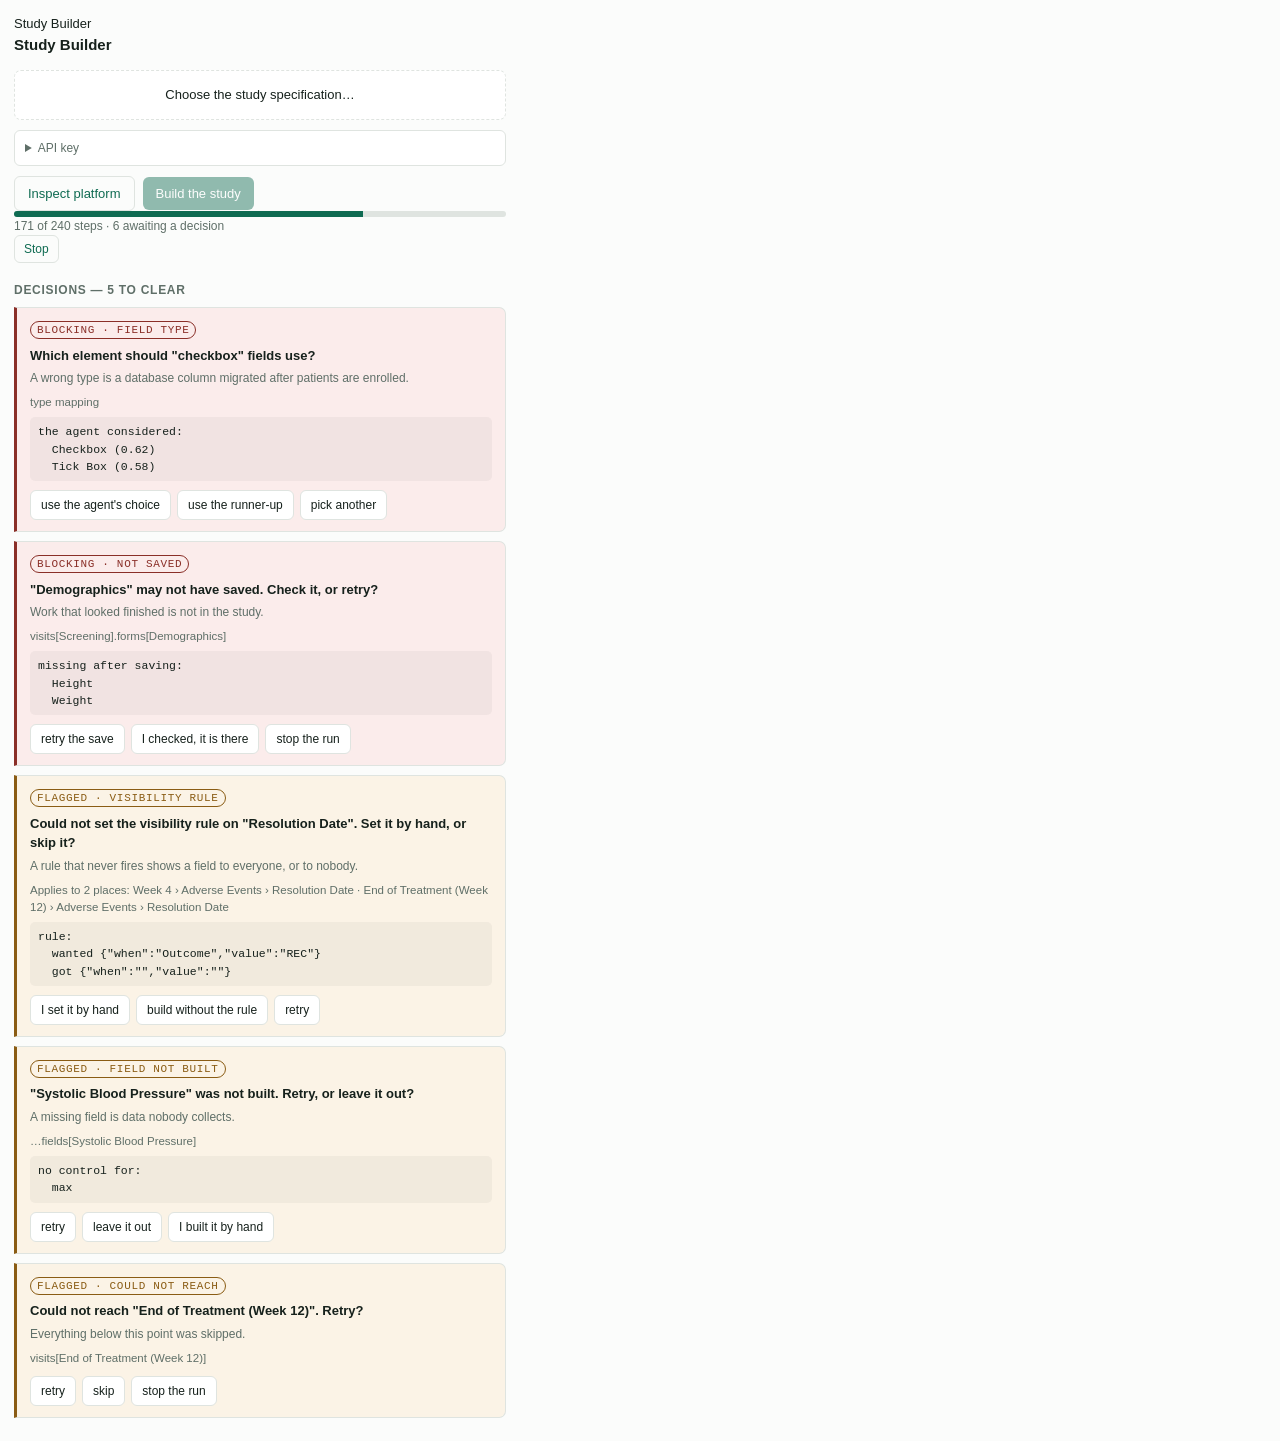
==== tools/preview/index.html @ f739541d "feat: the human gate, and the run record gate.js turns raw escalations into a reviewer's worklist. T" ====
<!doctype html><meta charset="utf-8"><title>Gate preview</title>
<script>
/* Stand-ins for the extension APIs, so the reviewer UI can be looked at and
   iterated on outside Chrome. The panel code is unmodified. */
const SAMPLE = [
  {id:'g1',kind:'type-map',why:'confidence 0.62, and the runner-up is close',
   about:{type:'checkbox',name:'checkbox',irPath:'type mapping'},
   candidates:['Checkbox (0.62)','Tick Box (0.58)']},
  {id:'g2',kind:'persistence',why:'2 of 8 fields did not survive leaving and re-opening the form',
   about:{form:'Demographics',visit:'Screening',irPath:'visits[Screening].forms[Demographics]'},
   missing:['Height','Weight']},
  {id:'g3',kind:'skip-logic',why:'the visibility rule did not read back as it was set',
   about:{form:'Adverse Events',name:'Resolution Date',visit:'Week 4',irPath:'…fields[Resolution Date].skip_logic'},
   wanted:{when:'Outcome',value:'REC'},got:{when:'',value:''}},
  {id:'g4',kind:'skip-logic',why:'the visibility rule did not read back as it was set',
   about:{form:'Adverse Events',name:'Resolution Date',visit:'End of Treatment (Week 12)',irPath:'…fields[Resolution Date].skip_logic'},
   wanted:{when:'Outcome',value:'REC'},got:{when:'',value:''}},
  {id:'g5',kind:'build',why:'this platform offers no control for max on a "Number (Whole)" field',
   about:{form:'Vital Signs',name:'Systolic Blood Pressure',visit:'Screening',irPath:'…fields[Systolic Blood Pressure]'},
   notOffered:['max']},
  {id:'g6',kind:'navigation',why:'could not reach a screen offering ["add visit","create visit"]',
   about:{visit:'End of Treatment (Week 12)',irPath:'visits[End of Treatment (Week 12)]'}},
];
window.chrome = {
  tabs:{query:(_,cb)=>cb([{id:1}]), sendMessage:(_,m,cb)=>{
    if(m.type==='status') cb({ok:true,running:true,total:240,cursor:171,gate:window.__soaGate.build(SAMPLE)});
    else if(m.type==='resolve') cb({ok:true});
    else cb({ok:true});
  }},
  storage:{local:{set:async()=>{},get:async()=>({})}},
};
</script>
<script src="../../extension/agent/gate.js"></script>
<link rel="stylesheet" href="../../extension/panel/panel.css">
<body style="max-width:520px">
<div id="mount"></div>
<script>
fetch('../../extension/panel/panel.html').then(r=>r.text()).then(h=>{
  document.getElementById('mount').innerHTML = h.replace(/<script[\s\S]*?<\/script>/g,'')
    .replace(/<link[^>]*>/g,'').replace(/<\/?(?:body|meta|title)[^>]*>/g,'');
  const s=document.createElement('script'); s.src='../../extension/panel/panel.js'; document.body.append(s);
  setTimeout(()=>{ document.querySelector('#progress').hidden=false;
    document.querySelector('#queue').hidden=false;
    document.querySelector('#fill').style.width='71%';
    document.querySelector('#counts').textContent='171 of 240 steps · 6 awaiting a decision';
    window.renderQueue ? renderQueue(window.__soaGate.build(SAMPLE)) : null; }, 200);
});
</script>
---- extension/panel/panel.css ----
:root{--ink:#16211c;--dim:#5f6f68;--line:#dfe4e0;--bg:#fbfcfb;--card:#fff;
      --block:#8a2f28;--blockbg:#fbeceb;--flag:#8a5c14;--flagbg:#fbf3e6;--ok:#0f6b52;--okbg:#e7f2ee}
*{box-sizing:border-box}
body{margin:0;padding:14px;font:13px/1.5 ui-sans-serif,-apple-system,"Segoe UI",sans-serif;
     background:var(--bg);color:var(--ink);min-width:340px}
header{display:flex;align-items:baseline;gap:10px;margin-bottom:14px}
h1{font-size:15px;margin:0;font-weight:650}
h2{font-size:12px;text-transform:uppercase;letter-spacing:.06em;color:var(--dim);margin:18px 0 8px}
.muted{color:var(--dim)} .small{font-size:12px}
.row{display:flex;gap:8px;align-items:center;margin-top:10px}
button{font:inherit;border:0;border-radius:6px;padding:7px 13px;background:var(--ok);color:#fff;cursor:pointer}
button:disabled{opacity:.45;cursor:default}
button.ghost{background:transparent;color:var(--ok);border:1px solid var(--line)}
button.small{padding:4px 9px;font-size:12px}
.file{display:block;border:1px dashed var(--line);border-radius:7px;padding:14px;text-align:center;cursor:pointer;background:var(--card)}
.file input{display:none}
input[type=password]{font:inherit;padding:6px 8px;border:1px solid var(--line);border-radius:5px;width:100%;margin:6px 0}
details{margin-top:10px;border:1px solid var(--line);border-radius:6px;padding:8px 10px;background:var(--card)}
summary{cursor:pointer;color:var(--dim);font-size:12px}
.bar{height:6px;background:var(--line);border-radius:99px;overflow:hidden}
#fill{height:100%;width:0;background:var(--ok);transition:width .25s}
.item{background:var(--card);border:1px solid var(--line);border-left-width:3px;border-radius:0 7px 7px 0;padding:11px 13px;margin-bottom:9px}
.item.block{border-left-color:var(--block);background:var(--blockbg)}
.item.flag{border-left-color:var(--flag);background:var(--flagbg)}
.tag{font:11px/1 ui-monospace,monospace;letter-spacing:.06em;text-transform:uppercase;padding:2px 6px;border-radius:99px;border:1px solid currentColor}
.item.block .tag{color:var(--block)} .item.flag .tag{color:var(--flag)}
.q{font-weight:600;margin:7px 0 4px}
.cost{font-size:12px;color:var(--dim);margin-bottom:7px}
.ev{font:11.5px/1.5 ui-monospace,monospace;background:#0000000a;border-radius:5px;padding:6px 8px;margin:6px 0;white-space:pre-wrap;word-break:break-word}
.affects{font-size:11.5px;color:var(--dim)}
.opts{display:flex;gap:6px;flex-wrap:wrap;margin-top:9px}
.opts button{background:#fff;border:1px solid var(--line);color:var(--ink);font-size:12px;padding:5px 10px}
.opts button:hover{border-color:var(--ok);color:var(--ok)}
.resolved{opacity:.5}
pre{background:var(--card);border:1px solid var(--line);border-radius:6px;padding:10px;
    font:11.5px/1.5 ui-monospace,monospace;max-height:240px;overflow:auto;white-space:pre-wrap}
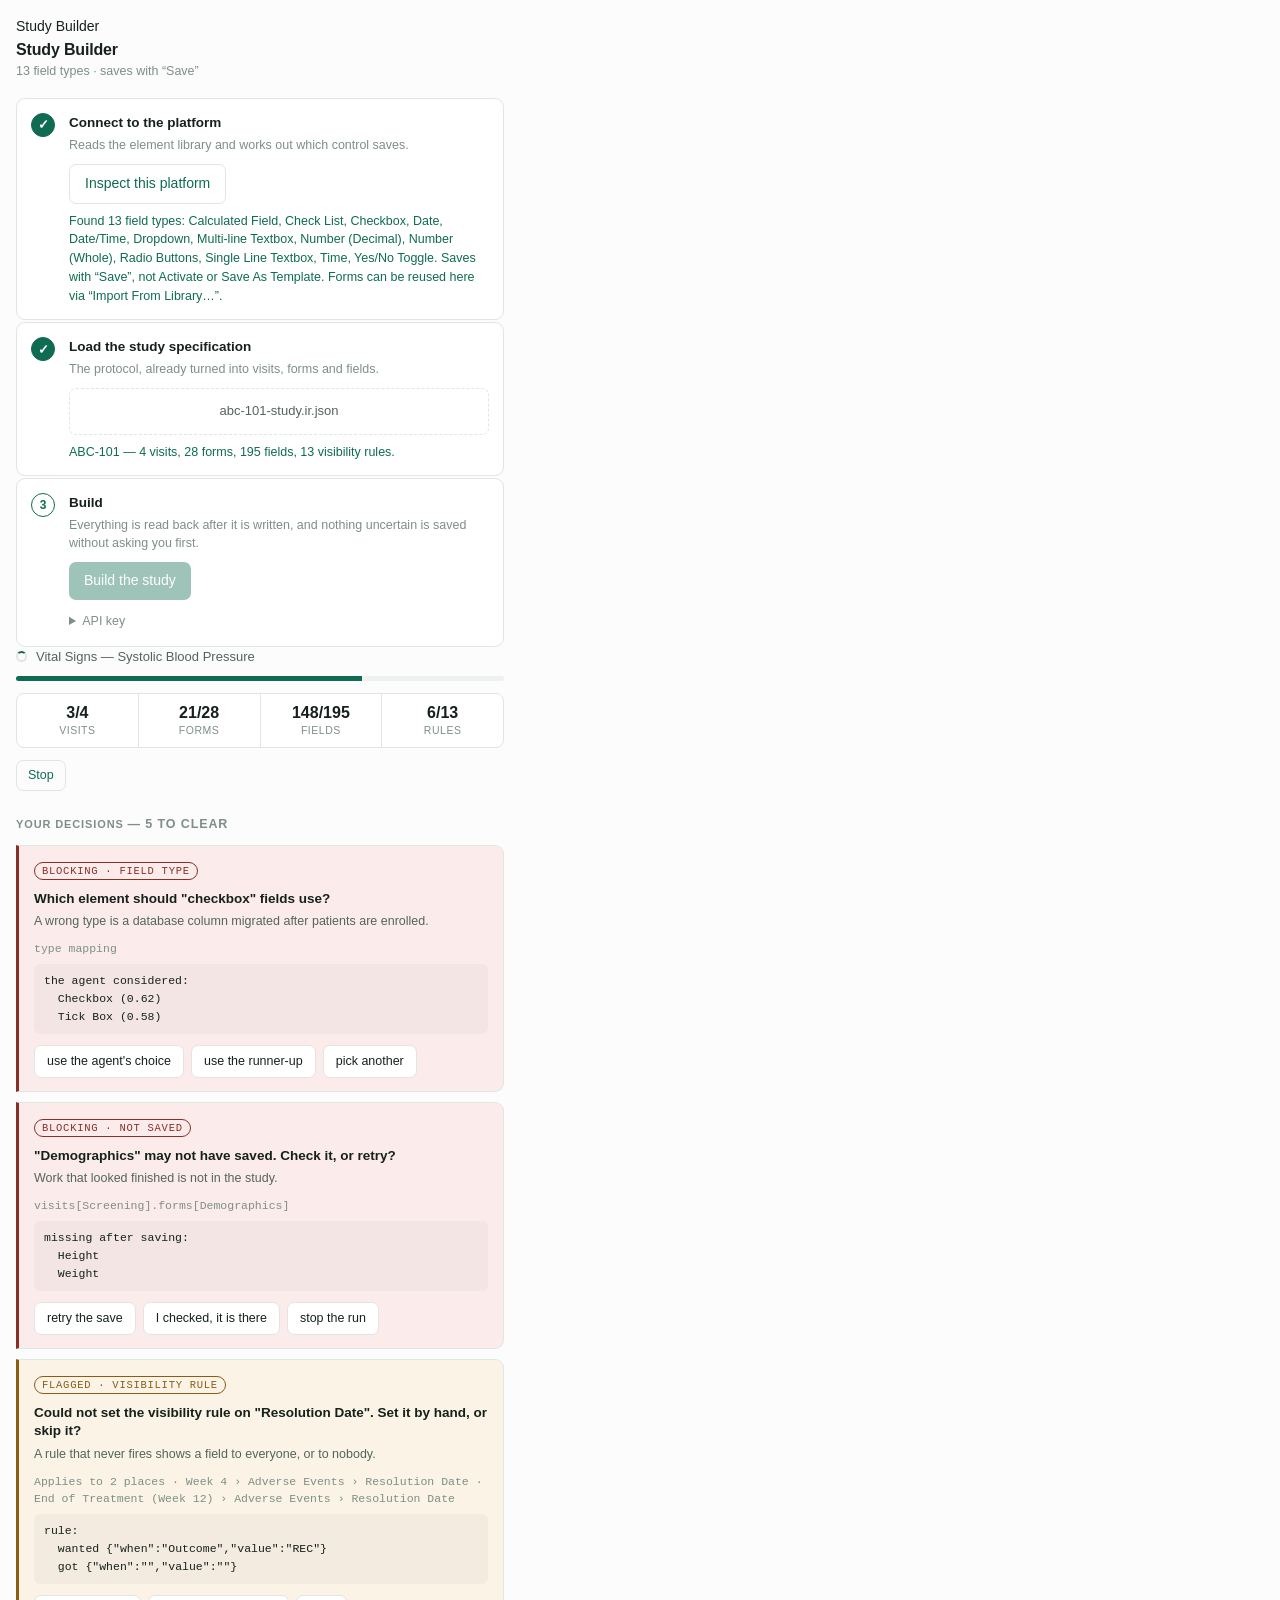
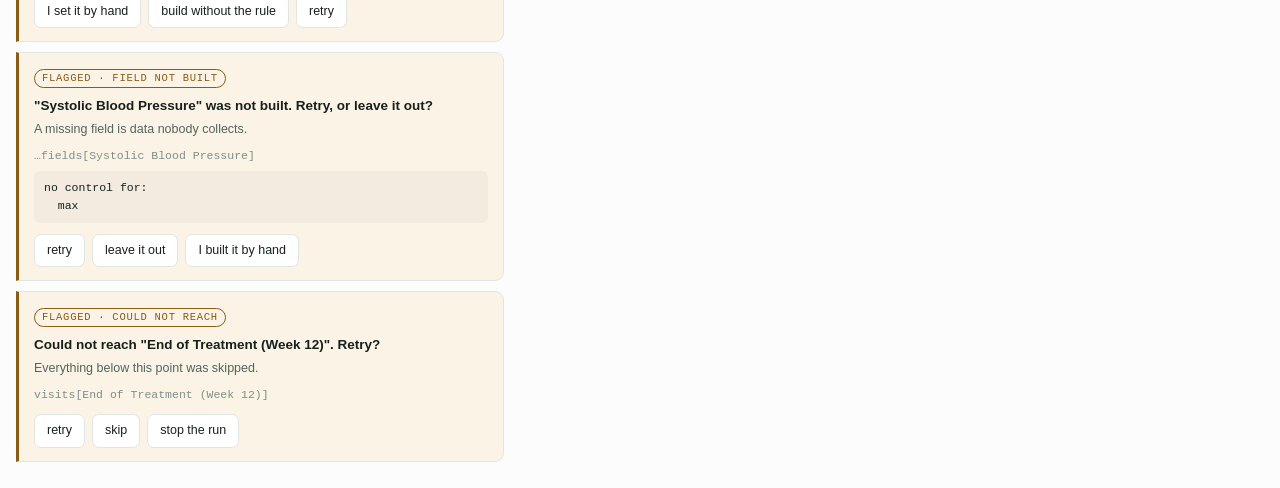
==== commit c3c37d39: "feat: rebuild the panel around what a first-time user needs to know The panel worked but explained n" ====
--- a/tools/preview/index.html
+++ b/tools/preview/index.html
@@ -23,7 +23,11 @@
 ];
 window.chrome = {
   tabs:{query:(_,cb)=>cb([{id:1}]), sendMessage:(_,m,cb)=>{
-    if(m.type==='status') cb({ok:true,running:true,total:240,cursor:171,gate:window.__soaGate.build(SAMPLE)});
+    if(m.type==='status') cb({ok:true,running:true,total:240,cursor:171,
+      now:'Vital Signs — Systolic Blood Pressure',
+      counts:{want:{visit:4,form:28,field:195,'skip-logic':13},
+              made:{visit:3,form:21,field:148,'skip-logic':6}},
+      gate:window.__soaGate.build(SAMPLE)});
     else if(m.type==='resolve') cb({ok:true});
     else cb({ok:true});
   }},
@@ -39,10 +43,24 @@
   document.getElementById('mount').innerHTML = h.replace(/<script[\s\S]*?<\/script>/g,'')
     .replace(/<link[^>]*>/g,'').replace(/<\/?(?:body|meta|title)[^>]*>/g,'');
   const s=document.createElement('script'); s.src='../../extension/panel/panel.js'; document.body.append(s);
-  setTimeout(()=>{ document.querySelector('#progress').hidden=false;
+  setTimeout(()=>{
+    document.querySelector('#progress').hidden=false;
     document.querySelector('#queue').hidden=false;
     document.querySelector('#fill').style.width='71%';
-    document.querySelector('#counts').textContent='171 of 240 steps · 6 awaiting a decision';
-    window.renderQueue ? renderQueue(window.__soaGate.build(SAMPLE)) : null; }, 200);
+    document.querySelector('#now').textContent='Vital Signs — Systolic Blood Pressure';
+    const set=(id,a,b)=>document.querySelector(id).textContent=a+'/'+b;
+    set('#cVisits',3,4); set('#cForms',21,28); set('#cFields',148,195); set('#cRules',6,13);
+    document.querySelector('#platform').textContent='13 field types · saves with “Save”';
+    document.querySelector('#s1').className='step complete';
+    document.querySelector('#s1done').hidden=false;
+    document.querySelector('#s1done').textContent='Found 13 field types: Calculated Field, Check List, Checkbox, Date, Date/Time, Dropdown, Multi-line Textbox, Number (Decimal), Number (Whole), Radio Buttons, Single Line Textbox, Time, Yes/No Toggle.\nSaves with “Save”, not Activate or Save As Template.\nForms can be reused here via “Import From Library…”.';
+    document.querySelector('#s2').className='step complete';
+    document.querySelector('#s2done').hidden=false;
+    document.querySelector('#s2done').textContent='ABC-101 — 4 visits, 28 forms, 195 fields, 13 visibility rules.';
+    document.querySelector('#filelabel').textContent='abc-101-study.ir.json';
+    document.querySelector('#s3').className='step active';
+    document.querySelector('#start').disabled=true;
+    window.renderQueue ? renderQueue(window.__soaGate.build(SAMPLE)) : null;
+  }, 250);
 });
 </script>
--- a/extension/panel/panel.css
+++ b/extension/panel/panel.css
@@ -1,36 +1,109 @@
-:root{--ink:#16211c;--dim:#5f6f68;--line:#dfe4e0;--bg:#fbfcfb;--card:#fff;
-      --block:#8a2f28;--blockbg:#fbeceb;--flag:#8a5c14;--flagbg:#fbf3e6;--ok:#0f6b52;--okbg:#e7f2ee}
+:root{
+  --ink:#16211c; --ink2:#53645d; --ink3:#7e8f88;
+  --bg:#fbfcfb; --card:#fff; --line:#e0e6e2; --line2:#eef2ef;
+  --go:#0f6b52; --go-soft:#e8f3ef;
+  --stop:#8a2f28; --stop-soft:#fbeceb;
+  --flag:#8a5c14; --flag-soft:#fbf3e6;
+}
+@media (prefers-color-scheme:dark){:root:not([data-theme="light"]){
+  --ink:#e6ede9; --ink2:#a6b6af; --ink3:#7f918a;
+  --bg:#111714; --card:#18201c; --line:#2b3630; --line2:#222b26;
+  --go:#4fc3a1; --go-soft:#122b24;
+  --stop:#e58f88; --stop-soft:#2c1a19;
+  --flag:#d7a55c; --flag-soft:#2a2317;
+}}
 *{box-sizing:border-box}
-body{margin:0;padding:14px;font:13px/1.5 ui-sans-serif,-apple-system,"Segoe UI",sans-serif;
-     background:var(--bg);color:var(--ink);min-width:340px}
-header{display:flex;align-items:baseline;gap:10px;margin-bottom:14px}
-h1{font-size:15px;margin:0;font-weight:650}
-h2{font-size:12px;text-transform:uppercase;letter-spacing:.06em;color:var(--dim);margin:18px 0 8px}
-.muted{color:var(--dim)} .small{font-size:12px}
-.row{display:flex;gap:8px;align-items:center;margin-top:10px}
-button{font:inherit;border:0;border-radius:6px;padding:7px 13px;background:var(--ok);color:#fff;cursor:pointer}
-button:disabled{opacity:.45;cursor:default}
-button.ghost{background:transparent;color:var(--ok);border:1px solid var(--line)}
-button.small{padding:4px 9px;font-size:12px}
-.file{display:block;border:1px dashed var(--line);border-radius:7px;padding:14px;text-align:center;cursor:pointer;background:var(--card)}
+body{margin:0;padding:16px;min-width:360px;background:var(--bg);color:var(--ink);
+     font:14px/1.55 ui-sans-serif,-apple-system,"Segoe UI",sans-serif;-webkit-font-smoothing:antialiased}
+header{margin-bottom:16px}
+h1{font-size:16px;margin:0;font-weight:650;letter-spacing:-.01em}
+h2{font-size:11px;text-transform:uppercase;letter-spacing:.08em;color:var(--ink3);
+   font-weight:600;margin:24px 0 10px}
+.sub{font-size:12.5px;color:var(--ink3)}
+.hint{font-size:11.5px;color:var(--ink3);margin:8px 0 0;line-height:1.45}
+.row{display:flex;gap:8px;margin-top:12px}
+
+button{font:inherit;border:0;border-radius:7px;padding:8px 15px;background:var(--go);
+       color:#fff;cursor:pointer;font-weight:500}
+button:disabled{opacity:.4;cursor:default}
+button.ghost{background:transparent;color:var(--go);border:1px solid var(--line);font-weight:400}
+button.ghost:hover:not(:disabled){border-color:var(--go)}
+button.small{padding:5px 11px;font-size:12.5px}
+
+/* ── the three steps ── */
+.steps{list-style:none;margin:0;padding:0;display:flex;flex-direction:column;gap:2px}
+.step{display:grid;grid-template-columns:26px 1fr;gap:12px;padding:14px;
+      background:var(--card);border:1px solid var(--line);border-radius:9px;
+      opacity:.55;transition:opacity .2s}
+.step.active,.step.complete{opacity:1}
+.step .num{width:24px;height:24px;border-radius:50%;border:1.5px solid var(--line);
+           display:grid;place-items:center;font-size:12px;color:var(--ink3);font-weight:600}
+.step.active .num{border-color:var(--go);color:var(--go)}
+.step.complete .num{background:var(--go);border-color:var(--go);color:#fff}
+.step.complete .num::after{content:"✓"}
+.step.complete .num{font-size:0}
+.step.complete .num::after{font-size:13px}
+.step .t{font-weight:600;font-size:13.5px;margin-bottom:2px}
+.step .d{font-size:12.5px;color:var(--ink3);margin-bottom:10px;line-height:1.45}
+.step .done{font-size:12.5px;color:var(--go);margin-top:8px;line-height:1.5}
+
+.file{display:block;border:1.5px dashed var(--line);border-radius:7px;padding:12px;
+      text-align:center;cursor:pointer;font-size:13px;color:var(--ink2)}
+.file:hover{border-color:var(--go);color:var(--go)}
 .file input{display:none}
-input[type=password]{font:inherit;padding:6px 8px;border:1px solid var(--line);border-radius:5px;width:100%;margin:6px 0}
-details{margin-top:10px;border:1px solid var(--line);border-radius:6px;padding:8px 10px;background:var(--card)}
-summary{cursor:pointer;color:var(--dim);font-size:12px}
-.bar{height:6px;background:var(--line);border-radius:99px;overflow:hidden}
-#fill{height:100%;width:0;background:var(--ok);transition:width .25s}
-.item{background:var(--card);border:1px solid var(--line);border-left-width:3px;border-radius:0 7px 7px 0;padding:11px 13px;margin-bottom:9px}
-.item.block{border-left-color:var(--block);background:var(--blockbg)}
-.item.flag{border-left-color:var(--flag);background:var(--flagbg)}
-.tag{font:11px/1 ui-monospace,monospace;letter-spacing:.06em;text-transform:uppercase;padding:2px 6px;border-radius:99px;border:1px solid currentColor}
-.item.block .tag{color:var(--block)} .item.flag .tag{color:var(--flag)}
-.q{font-weight:600;margin:7px 0 4px}
-.cost{font-size:12px;color:var(--dim);margin-bottom:7px}
-.ev{font:11.5px/1.5 ui-monospace,monospace;background:#0000000a;border-radius:5px;padding:6px 8px;margin:6px 0;white-space:pre-wrap;word-break:break-word}
-.affects{font-size:11.5px;color:var(--dim)}
-.opts{display:flex;gap:6px;flex-wrap:wrap;margin-top:9px}
-.opts button{background:#fff;border:1px solid var(--line);color:var(--ink);font-size:12px;padding:5px 10px}
-.opts button:hover{border-color:var(--ok);color:var(--ok)}
-.resolved{opacity:.5}
-pre{background:var(--card);border:1px solid var(--line);border-radius:6px;padding:10px;
-    font:11.5px/1.5 ui-monospace,monospace;max-height:240px;overflow:auto;white-space:pre-wrap}
+details{margin-top:12px}
+summary{cursor:pointer;font-size:12.5px;color:var(--ink3)}
+input[type=password]{font:inherit;padding:7px 9px;border:1px solid var(--line);
+                     border-radius:6px;width:100%;margin:8px 0;background:var(--card);color:var(--ink)}
+
+/* ── running ── */
+.nowrow{display:flex;align-items:center;gap:9px;margin-bottom:9px}
+.now{font-size:13px;color:var(--ink2);overflow:hidden;text-overflow:ellipsis;white-space:nowrap}
+.spin{width:11px;height:11px;border-radius:50%;border:2px solid var(--line);
+      border-top-color:var(--go);animation:sp .7s linear infinite;flex:none}
+@keyframes sp{to{transform:rotate(360deg)}}
+@media (prefers-reduced-motion:reduce){.spin{animation:none}}
+.bar{height:5px;background:var(--line2);border-radius:99px;overflow:hidden}
+#fill{height:100%;width:0;background:var(--go);transition:width .3s}
+.tiles{display:grid;grid-template-columns:repeat(4,1fr);gap:1px;background:var(--line);
+       border:1px solid var(--line);border-radius:8px;overflow:hidden;margin:12px 0}
+.tile{background:var(--card);padding:9px 4px;text-align:center}
+.tile .v{font-size:16px;font-weight:600;font-variant-numeric:tabular-nums;line-height:1.2}
+.tile .k{font-size:10.5px;color:var(--ink3);text-transform:uppercase;letter-spacing:.05em}
+
+/* ── decisions ── */
+.empty{font-size:13px;color:var(--ink3);font-style:italic;margin:0}
+.item{background:var(--card);border:1px solid var(--line);border-left-width:3px;
+      border-radius:0 9px 9px 0;padding:13px 15px;margin-bottom:10px}
+.item.block{border-left-color:var(--stop);background:var(--stop-soft)}
+.item.flag{border-left-color:var(--flag);background:var(--flag-soft)}
+.tag{display:inline-block;font:10.5px/1 ui-monospace,monospace;letter-spacing:.07em;
+     text-transform:uppercase;padding:3px 7px;border-radius:99px;border:1px solid currentColor}
+.item.block .tag{color:var(--stop)} .item.flag .tag{color:var(--flag)}
+.q{font-weight:600;margin:9px 0 4px;font-size:13.5px;line-height:1.4}
+.cost{font-size:12.5px;color:var(--ink2);margin-bottom:8px}
+.affects{font:11.5px/1.5 ui-monospace,monospace;color:var(--ink3);margin-bottom:6px}
+.ev{font:11.5px/1.55 ui-monospace,monospace;background:#00000008;border-radius:6px;
+    padding:8px 10px;margin:7px 0;white-space:pre-wrap;word-break:break-word}
+@media (prefers-color-scheme:dark){.ev{background:#ffffff0a}}
+.opts{display:flex;gap:7px;flex-wrap:wrap;margin-top:11px}
+.opts button{background:var(--card);border:1px solid var(--line);color:var(--ink);
+             font-size:12.5px;padding:6px 12px;font-weight:400}
+.opts button:hover{border-color:var(--go);color:var(--go)}
+.item.resolved{opacity:.45}
+
+/* ── finished ── */
+.finished{display:flex;gap:12px;align-items:center;background:var(--go-soft);
+          border:1px solid var(--go);border-radius:9px;padding:14px;margin-bottom:12px}
+.tick{width:30px;height:30px;border-radius:50%;background:var(--go);color:#fff;
+      display:grid;place-items:center;font-size:16px;flex:none}
+.finished .t{font-weight:650;font-size:14px}
+.finished .d{font-size:12.5px;color:var(--ink2)}
+pre{background:var(--card);border:1px solid var(--line);border-radius:7px;padding:11px;
+    font:11.5px/1.55 ui-monospace,monospace;max-height:260px;overflow:auto;
+    white-space:pre-wrap;margin:8px 0 0}
+
+.status{border-left:3px solid var(--stop);background:var(--stop-soft);padding:11px 13px;
+        border-radius:0 8px 8px 0;margin-bottom:14px;font-size:12.5px;
+        white-space:pre-wrap;word-break:break-word;line-height:1.5}
+.status.ok{border-left-color:var(--go);background:var(--go-soft)}
